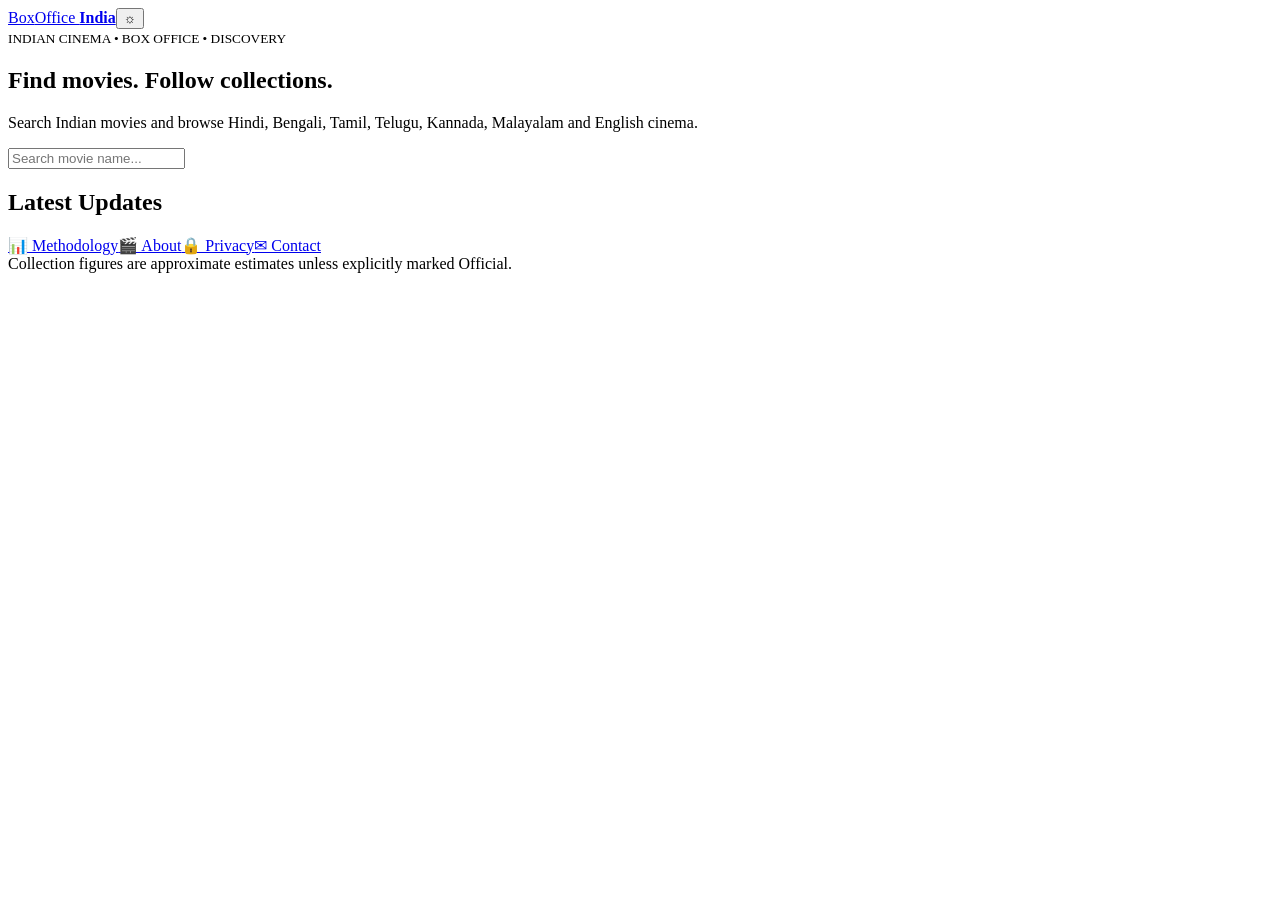
==== index.html @ aaab09e1 "Build BoxOffice India: index.html" ====
<!doctype html><html lang="en"><head><meta charset="utf-8"><meta name="viewport" content="width=device-width,initial-scale=1"><title>BoxOffice India — Indian Movies & Box Office</title><meta name="description" content="Indian movie box office collection, movie search and language-wise discovery."><link rel="stylesheet" href="assets/style.css"></head><body><header><a class="brand" href="index.html"><span>Box</span>Office <b>India</b></a><button id="themeBtn">☼</button></header><nav id="langs"></nav><main><section class="hero"><div><small>INDIAN CINEMA • BOX OFFICE • DISCOVERY</small><h1>Find movies. Follow collections.</h1><p>Search Indian movies and browse Hindi, Bengali, Tamil, Telugu, Kannada, Malayalam and English cinema.</p></div><input id="search" placeholder="Search movie name..."></section><div class="head"><h2>Latest Updates</h2><span id="count"></span></div><div id="grid" class="grid"></div><section class="links"><a href="methodology.html">📊 Methodology</a><a href="about.html">🎬 About</a><a href="privacy.html">🔒 Privacy</a><a href="contact.html">✉ Contact</a></section></main><footer>Collection figures are approximate estimates unless explicitly marked Official.</footer><script src="assets/app.js"></script></body></html>
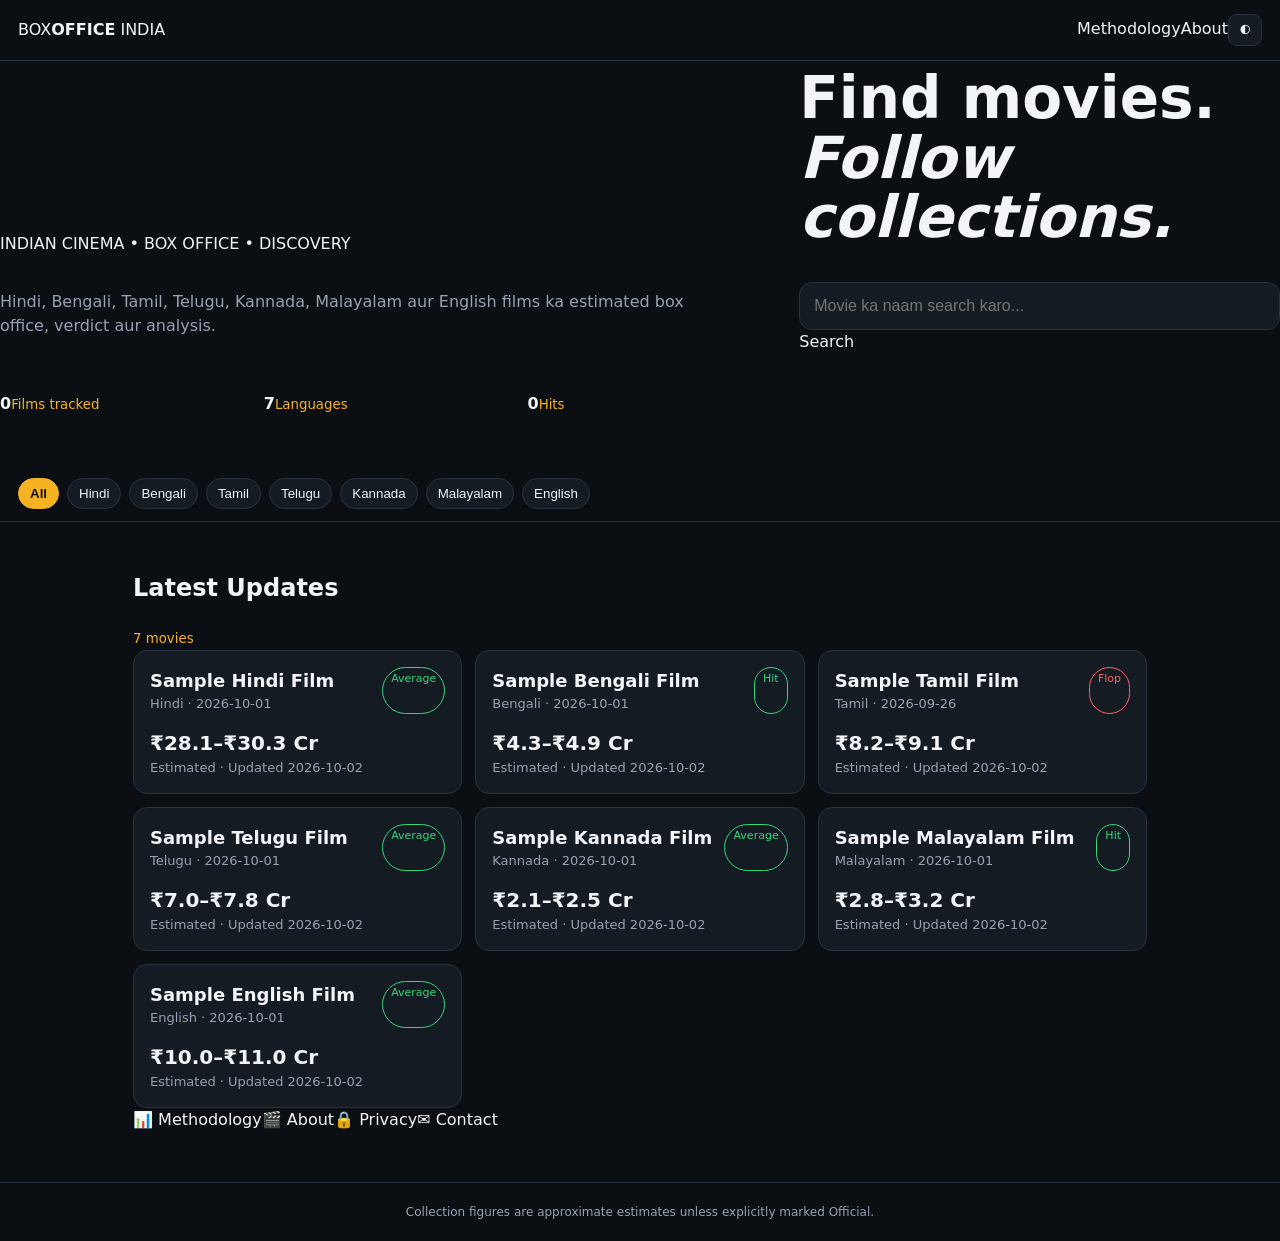
==== commit 319819f2: "Apply premium BoxOffice India homepage design" ====
--- a/index.html
+++ b/index.html
@@ -1 +1,33 @@
-<!doctype html><html lang="en"><head><meta charset="utf-8"><meta name="viewport" content="width=device-width,initial-scale=1"><title>BoxOffice India — Indian Movies & Box Office</title><meta name="description" content="Indian movie box office collection, movie search and language-wise discovery."><link rel="stylesheet" href="assets/style.css"></head><body><header><a class="brand" href="index.html"><span>Box</span>Office <b>India</b></a><button id="themeBtn">☼</button></header><nav id="langs"></nav><main><section class="hero"><div><small>INDIAN CINEMA • BOX OFFICE • DISCOVERY</small><h1>Find movies. Follow collections.</h1><p>Search Indian movies and browse Hindi, Bengali, Tamil, Telugu, Kannada, Malayalam and English cinema.</p></div><input id="search" placeholder="Search movie name..."></section><div class="head"><h2>Latest Updates</h2><span id="count"></span></div><div id="grid" class="grid"></div><section class="links"><a href="methodology.html">📊 Methodology</a><a href="about.html">🎬 About</a><a href="privacy.html">🔒 Privacy</a><a href="contact.html">✉ Contact</a></section></main><footer>Collection figures are approximate estimates unless explicitly marked Official.</footer><script src="assets/app.js"></script></body></html>+<!doctype html>
+<html lang="hi">
+<head>
+<meta charset="utf-8">
+<meta name="viewport" content="width=device-width,initial-scale=1">
+<title>BoxOffice India — Indian Movies & Box Office</title>
+<meta name="description" content="Indian movie box office collection, movie search and language-wise discovery.">
+<link rel="preconnect" href="https://fonts.googleapis.com">
+<link href="https://fonts.googleapis.com/css2?family=Bebas+Neue&family=Inter:wght@400;500;600;700&display=swap" rel="stylesheet">
+<link rel="stylesheet" href="assets/style.css">
+</head>
+<body>
+<header>
+  <a class="logo" href="index.html">BOX<b>OFFICE</b> INDIA</a>
+  <div class="hlinks"><a href="methodology.html">Methodology</a><a href="about.html">About</a><button id="themeBtn" title="Theme">◐</button></div>
+</header>
+<section class="hero">
+  <div class="eyebrow">INDIAN CINEMA • BOX OFFICE • DISCOVERY</div>
+  <h1>Find movies. <em>Follow collections.</em></h1>
+  <p class="sub">Hindi, Bengali, Tamil, Telugu, Kannada, Malayalam aur English films ka estimated box office, verdict aur analysis.</p>
+  <div class="search"><input id="search" placeholder="Movie ka naam search karo..." autocomplete="off"><span>Search</span></div>
+  <div class="stats"><div><b id="s1">0</b><small>Films tracked</small></div><div><b>7</b><small>Languages</small></div><div><b id="s3">0</b><small>Hits</small></div></div>
+</section>
+<nav id="langs"></nav>
+<main>
+  <div class="sec"><h2 id="ttl">Latest Updates</h2><small id="count"></small></div>
+  <div class="grid" id="grid"></div>
+  <div class="quicklinks"><a href="methodology.html">📊 Methodology</a><a href="about.html">🎬 About</a><a href="privacy.html">🔒 Privacy</a><a href="contact.html">✉ Contact</a></div>
+</main>
+<footer>Collection figures are approximate estimates unless explicitly marked Official.</footer>
+<script src="assets/app.js"></script>
+</body>
+</html>
--- a/assets/style.css
+++ b/assets/style.css
@@ -0,0 +1 @@
+:root{--bg:#0b0f14;--card:#151b23;--text:#f2f4f8;--muted:#98a2b3;--line:#293240;--gold:#f5b324;--green:#37d67a;--red:#ff6262}*{box-sizing:border-box}body{margin:0;font-family:system-ui,Segoe UI,sans-serif;background:var(--bg);color:var(--text);line-height:1.5}a{text-decoration:none;color:inherit}header{position:sticky;top:0;z-index:5;display:flex;justify-content:space-between;align-items:center;padding:14px 18px;background:var(--bg);border-bottom:1px solid var(--line)}.brand{font-size:21px;font-weight:800}.brand span,small{color:var(--gold)}.brand b{color:var(--muted);font-size:13px}button{background:var(--card);color:var(--text);border:1px solid var(--line);border-radius:9px;padding:7px 11px;cursor:pointer}nav{display:flex;gap:8px;overflow:auto;padding:12px 18px;border-bottom:1px solid var(--line)}nav button{white-space:nowrap;border-radius:999px}nav button.on{background:var(--gold);color:#111;border-color:var(--gold);font-weight:700}main{max-width:1050px;margin:auto;padding:28px 18px 50px}.hero{display:grid;gap:18px;margin-bottom:30px}.hero h1{font-size:clamp(34px,6vw,58px);line-height:1.03;margin:8px 0}.hero p{color:var(--muted);max-width:720px}.hero input{width:100%;max-width:600px;background:var(--card);border:1px solid var(--line);border-radius:13px;padding:14px;color:var(--text);font-size:16px;outline:0}.head{display:flex;justify-content:space-between;align-items:center}.head h2{font-size:22px}.head span{color:var(--muted);font-size:13px}.grid{display:grid;grid-template-columns:repeat(auto-fit,minmax(260px,1fr));gap:13px}.card{background:var(--card);border:1px solid var(--line);border-radius:14px;padding:16px}.card:hover{border-color:var(--gold);transform:translateY(-2px)}.top{display:flex;justify-content:space-between;gap:8px}.title{font-weight:800;font-size:18px}.meta,.status{font-size:13px;color:var(--muted)}.pill{font-size:11px;border:1px solid var(--line);border-radius:999px;padding:3px 8px}.hit{color:var(--green);border-color:var(--green)}.flop{color:var(--red);border-color:var(--red)}.money{font-size:20px;font-weight:800;margin-top:14px}.links{display:grid;grid-template-columns:repeat(auto-fit,minmax(180px,1fr));gap:10px;margin-top:30px}.links a,.info{background:var(--card);border:1px solid var(--line);padding:15px;border-radius:12px;color:var(--muted)}.detail h1{font-size:clamp(32px,6vw,52px);margin:8px 0}.stats{display:grid;grid-template-columns:repeat(auto-fit,minmax(170px,1fr));gap:10px;margin:20px 0}.stat{background:var(--card);border:1px solid var(--line);border-radius:12px;padding:14px}.stat small{display:block;color:var(--muted)}.stat strong{font-size:21px}.table{width:100%;border-collapse:collapse;background:var(--card)}th,td{text-align:left;padding:10px;border-bottom:1px solid var(--line)}th{color:var(--muted)}.analysis{background:var(--card);border:1px solid var(--line);border-radius:12px;padding:16px;margin-top:15px}.note{border-left:3px solid var(--gold);padding:12px;background:var(--card);color:var(--muted);margin-top:15px}footer{text-align:center;border-top:1px solid var(--line);padding:20px;color:var(--muted);font-size:12px}@media(min-width:760px){.hero{grid-template-columns:1.3fr .8fr;align-items:end}}
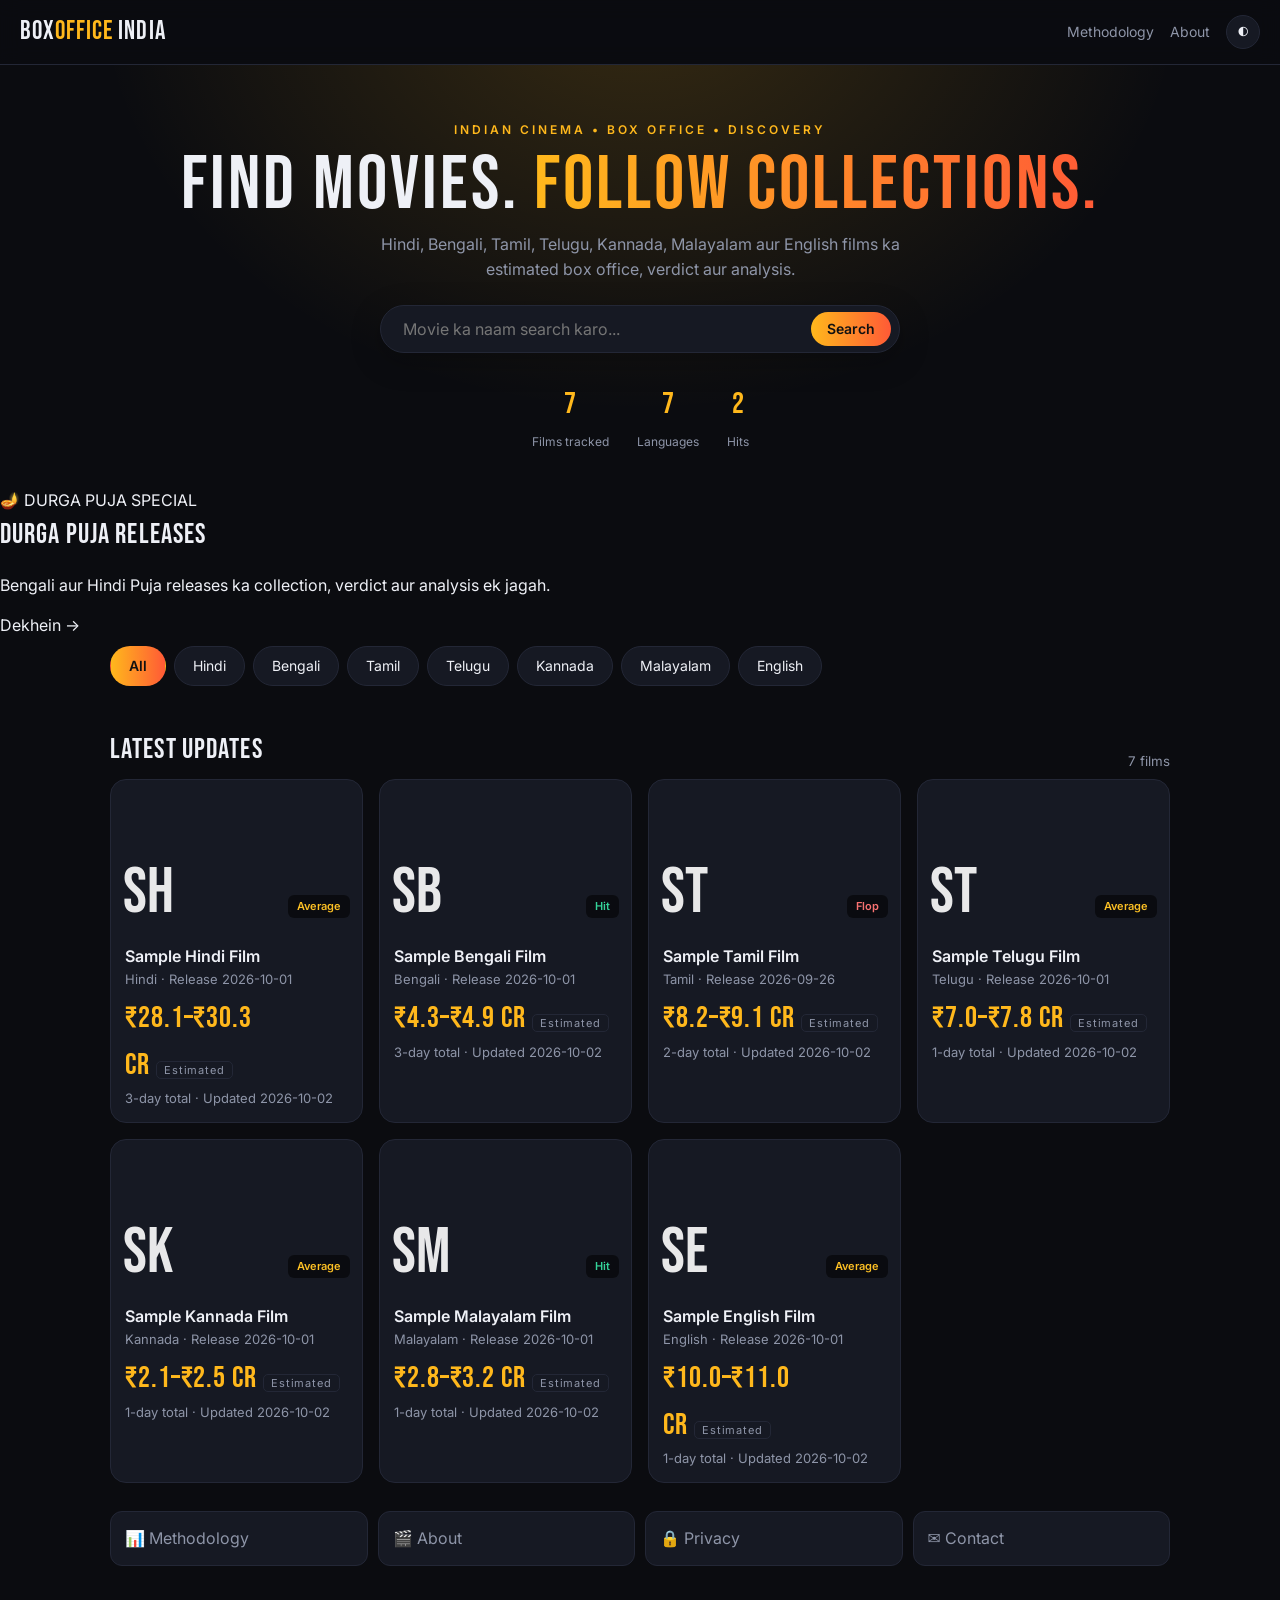
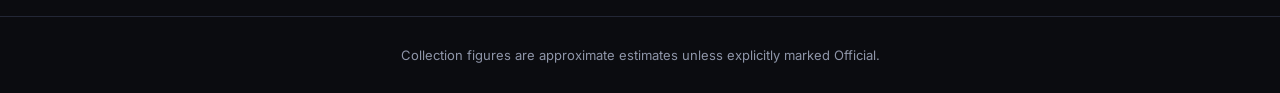
==== commit ed38585c: "Add Durga Puja Special section" ====
--- a/index.html
+++ b/index.html
@@ -21,7 +21,7 @@
   <div class="search"><input id="search" placeholder="Movie ka naam search karo..." autocomplete="off"><span>Search</span></div>
   <div class="stats"><div><b id="s1">0</b><small>Films tracked</small></div><div><b>7</b><small>Languages</small></div><div><b id="s3">0</b><small>Hits</small></div></div>
 </section>
-<nav id="langs"></nav>
+<section class="puja-special" id="pujaSpecial"><div class="puja-copy"><div class="puja-kicker">🪔 DURGA PUJA SPECIAL</div><h2>Durga Puja Releases</h2><p>Bengali aur Hindi Puja releases ka collection, verdict aur analysis ek jagah.</p></div><span class="puja-btn">Dekhein →</span></section><nav id="langs"></nav>
 <main>
   <div class="sec"><h2 id="ttl">Latest Updates</h2><small id="count"></small></div>
   <div class="grid" id="grid"></div>
--- a/assets/style.css
+++ b/assets/style.css
@@ -1 +1,10 @@
-:root{--bg:#0b0f14;--card:#151b23;--text:#f2f4f8;--muted:#98a2b3;--line:#293240;--gold:#f5b324;--green:#37d67a;--red:#ff6262}*{box-sizing:border-box}body{margin:0;font-family:system-ui,Segoe UI,sans-serif;background:var(--bg);color:var(--text);line-height:1.5}a{text-decoration:none;color:inherit}header{position:sticky;top:0;z-index:5;display:flex;justify-content:space-between;align-items:center;padding:14px 18px;background:var(--bg);border-bottom:1px solid var(--line)}.brand{font-size:21px;font-weight:800}.brand span,small{color:var(--gold)}.brand b{color:var(--muted);font-size:13px}button{background:var(--card);color:var(--text);border:1px solid var(--line);border-radius:9px;padding:7px 11px;cursor:pointer}nav{display:flex;gap:8px;overflow:auto;padding:12px 18px;border-bottom:1px solid var(--line)}nav button{white-space:nowrap;border-radius:999px}nav button.on{background:var(--gold);color:#111;border-color:var(--gold);font-weight:700}main{max-width:1050px;margin:auto;padding:28px 18px 50px}.hero{display:grid;gap:18px;margin-bottom:30px}.hero h1{font-size:clamp(34px,6vw,58px);line-height:1.03;margin:8px 0}.hero p{color:var(--muted);max-width:720px}.hero input{width:100%;max-width:600px;background:var(--card);border:1px solid var(--line);border-radius:13px;padding:14px;color:var(--text);font-size:16px;outline:0}.head{display:flex;justify-content:space-between;align-items:center}.head h2{font-size:22px}.head span{color:var(--muted);font-size:13px}.grid{display:grid;grid-template-columns:repeat(auto-fit,minmax(260px,1fr));gap:13px}.card{background:var(--card);border:1px solid var(--line);border-radius:14px;padding:16px}.card:hover{border-color:var(--gold);transform:translateY(-2px)}.top{display:flex;justify-content:space-between;gap:8px}.title{font-weight:800;font-size:18px}.meta,.status{font-size:13px;color:var(--muted)}.pill{font-size:11px;border:1px solid var(--line);border-radius:999px;padding:3px 8px}.hit{color:var(--green);border-color:var(--green)}.flop{color:var(--red);border-color:var(--red)}.money{font-size:20px;font-weight:800;margin-top:14px}.links{display:grid;grid-template-columns:repeat(auto-fit,minmax(180px,1fr));gap:10px;margin-top:30px}.links a,.info{background:var(--card);border:1px solid var(--line);padding:15px;border-radius:12px;color:var(--muted)}.detail h1{font-size:clamp(32px,6vw,52px);margin:8px 0}.stats{display:grid;grid-template-columns:repeat(auto-fit,minmax(170px,1fr));gap:10px;margin:20px 0}.stat{background:var(--card);border:1px solid var(--line);border-radius:12px;padding:14px}.stat small{display:block;color:var(--muted)}.stat strong{font-size:21px}.table{width:100%;border-collapse:collapse;background:var(--card)}th,td{text-align:left;padding:10px;border-bottom:1px solid var(--line)}th{color:var(--muted)}.analysis{background:var(--card);border:1px solid var(--line);border-radius:12px;padding:16px;margin-top:15px}.note{border-left:3px solid var(--gold);padding:12px;background:var(--card);color:var(--muted);margin-top:15px}footer{text-align:center;border-top:1px solid var(--line);padding:20px;color:var(--muted);font-size:12px}@media(min-width:760px){.hero{grid-template-columns:1.3fr .8fr;align-items:end}}+:root{--bg:#0b0c10;--bg2:#12141b;--card:#161923;--tx:#eef0f6;--mu:#8e95a8;--ac:#ffb81c;--ac2:#ff5a36;--bd:#232736;--ok:#34d399;--mid:#fbbf24;--bad:#f87171}
+:root[data-theme=light]{--bg:#f5f6fa;--bg2:#fff;--card:#fff;--tx:#14161c;--mu:#5d6475;--bd:#e2e5ee}
+*{box-sizing:border-box}html{scroll-behavior:smooth}body{margin:0;font-family:Inter,system-ui,sans-serif;background:var(--bg);color:var(--tx);line-height:1.55}.logo,h1,h2{font-family:'Bebas Neue',Impact,sans-serif;letter-spacing:.04em;font-weight:400}
+header{position:sticky;top:0;z-index:20;display:flex;justify-content:space-between;align-items:center;padding:12px 20px;background:color-mix(in srgb,var(--bg) 88%,transparent);backdrop-filter:blur(10px);border-bottom:1px solid var(--bd)}.logo{font-size:26px;text-decoration:none;color:var(--tx)}.logo b{color:var(--ac);font-weight:400}.hlinks{display:flex;gap:16px;align-items:center;font-size:14px}.hlinks a{color:var(--mu);text-decoration:none}.hlinks a:hover{color:var(--ac)}#themeBtn{background:var(--card);border:1px solid var(--bd);color:var(--tx);border-radius:50%;width:34px;height:34px;cursor:pointer}
+.hero{text-align:center;padding:56px 20px 36px;background:radial-gradient(ellipse at 50% -20%,rgba(255,184,28,.18),transparent 60%)}.eyebrow{font-size:12px;letter-spacing:.25em;color:var(--ac);font-weight:600}h1{font-size:clamp(40px,8vw,76px);margin:8px 0;line-height:1}h1 em{font-style:normal;background:linear-gradient(90deg,var(--ac),var(--ac2));-webkit-background-clip:text;background-clip:text;color:transparent}.sub{color:var(--mu);max-width:560px;margin:0 auto 24px}.search{max-width:520px;margin:0 auto;display:flex;background:var(--card);border:1px solid var(--bd);border-radius:50px;padding:6px 8px 6px 20px;box-shadow:0 8px 30px rgba(0,0,0,.25)}.search input{flex:1;background:none;border:none;outline:none;color:var(--tx);font:inherit;min-width:0}.search span{background:linear-gradient(90deg,var(--ac),var(--ac2));color:#111;border-radius:50px;padding:6px 16px;font-weight:600;font-size:14px}
+.stats{display:flex;justify-content:center;gap:28px;margin-top:28px;flex-wrap:wrap}.stats div{text-align:center}.stats b{display:block;font-family:'Bebas Neue';font-size:30px;color:var(--ac);font-weight:400}.stats small{color:var(--mu);font-size:12px}
+nav{display:flex;gap:8px;overflow-x:auto;padding:8px 20px;max-width:1100px;margin:0 auto;scrollbar-width:none}nav button{white-space:nowrap;background:var(--card);color:var(--tx);border:1px solid var(--bd);border-radius:50px;padding:8px 18px;font:inherit;font-size:14px;cursor:pointer;transition:.2s}nav button:hover{border-color:var(--ac)}nav button.on{background:linear-gradient(90deg,var(--ac),var(--ac2));color:#111;border-color:transparent;font-weight:600}
+main{max-width:1100px;margin:0 auto;padding:12px 20px 50px}.sec{display:flex;justify-content:space-between;align-items:end;margin:22px 0 8px}h2{font-size:28px;margin:0}.sec small{color:var(--mu)}.grid{display:grid;grid-template-columns:repeat(auto-fill,minmax(250px,1fr));gap:16px}.card{background:var(--card);border:1px solid var(--bd);border-radius:16px;overflow:hidden;cursor:pointer;transition:.25s;text-decoration:none;color:inherit;display:block}.card:hover{transform:translateY(-4px);border-color:var(--ac);box-shadow:0 12px 30px rgba(0,0,0,.3)}.poster{height:150px;display:flex;align-items:flex-end;justify-content:space-between;padding:12px}.poster .ini{font-family:'Bebas Neue';font-size:64px;line-height:.8;color:rgba(255,255,255,.9)}.badge{font-size:11px;font-weight:600;border-radius:6px;padding:3px 9px;background:rgba(0,0,0,.55);color:#fff}.v-Hit,.v-Super-Hit{color:var(--ok)}.v-Average{color:var(--mid)}.v-Flop{color:var(--bad)}.body{padding:14px}.t{font-weight:600}.m{color:var(--mu);font-size:13px}.big{font-family:'Bebas Neue';font-size:30px;color:var(--ac);margin-top:6px;letter-spacing:.03em}.lab{font-size:11px;color:var(--mu);border:1px solid var(--bd);border-radius:5px;padding:1px 7px;margin-left:6px;font-family:Inter}.empty,.info{text-align:center;color:var(--mu);padding:50px 0;border:1px dashed var(--bd);border-radius:16px;margin-top:12px}.quicklinks{display:grid;grid-template-columns:repeat(auto-fit,minmax(170px,1fr));gap:10px;margin-top:28px}.quicklinks a{background:var(--card);border:1px solid var(--bd);padding:14px;border-radius:12px;color:var(--mu);text-decoration:none}.quicklinks a:hover{border-color:var(--ac);color:var(--tx)}
+.detail h1{font-size:clamp(32px,6vw,52px);margin:8px 0}.detail{padding-top:20px}.stats .stat{background:var(--card);border:1px solid var(--bd);border-radius:12px;padding:14px}.stats .stat small{display:block}.stats .stat strong{font-size:21px}.table{width:100%;border-collapse:collapse;background:var(--card)}th,td{text-align:left;padding:10px;border-bottom:1px solid var(--bd)}th{color:var(--mu)}.analysis{background:var(--card);border:1px solid var(--bd);border-radius:12px;padding:16px;margin-top:15px}.note{border-left:3px solid var(--ac);padding:12px;background:var(--card);color:var(--mu);margin-top:15px}
+footer{border-top:1px solid var(--bd);padding:28px 20px;text-align:center;color:var(--mu);font-size:13px}@media(max-width:600px){.hlinks a{display:none}.hero{padding-top:42px}.search span{padding:6px 12px}.grid{grid-template-columns:1fr}}
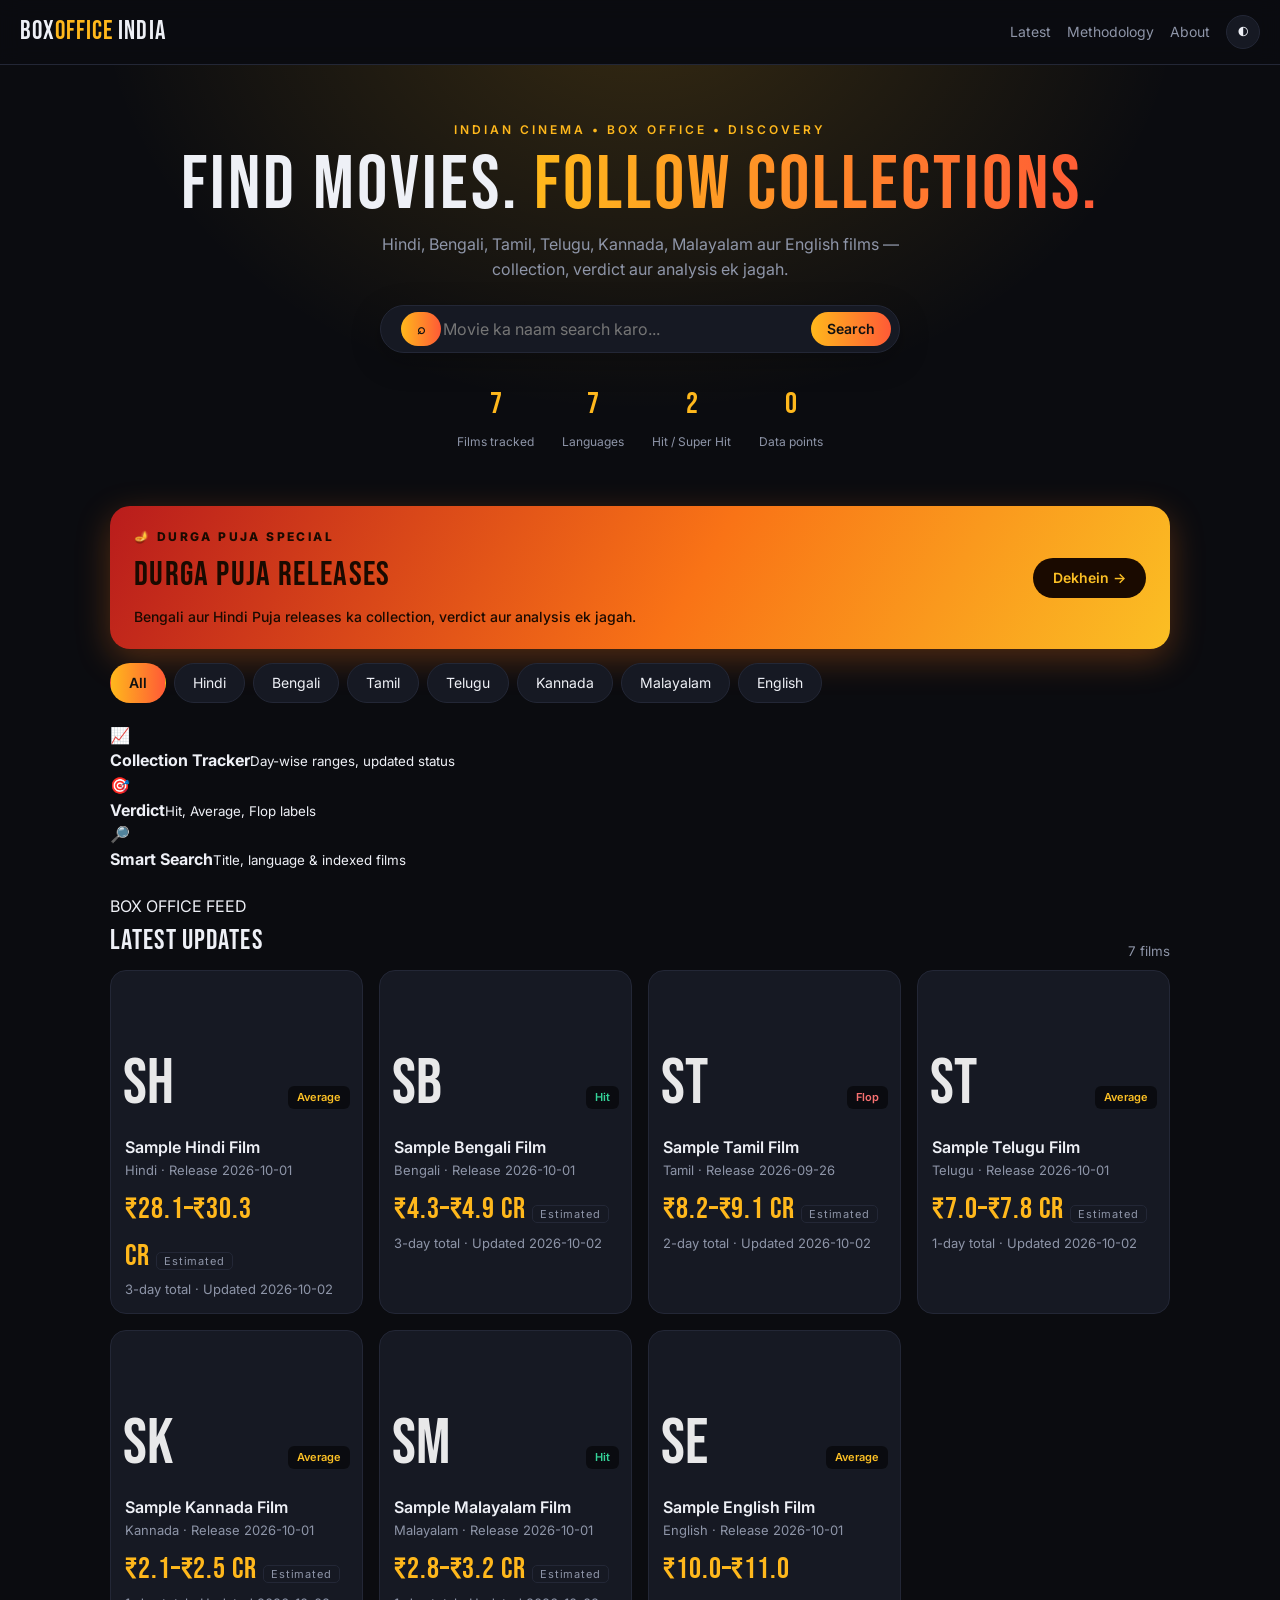
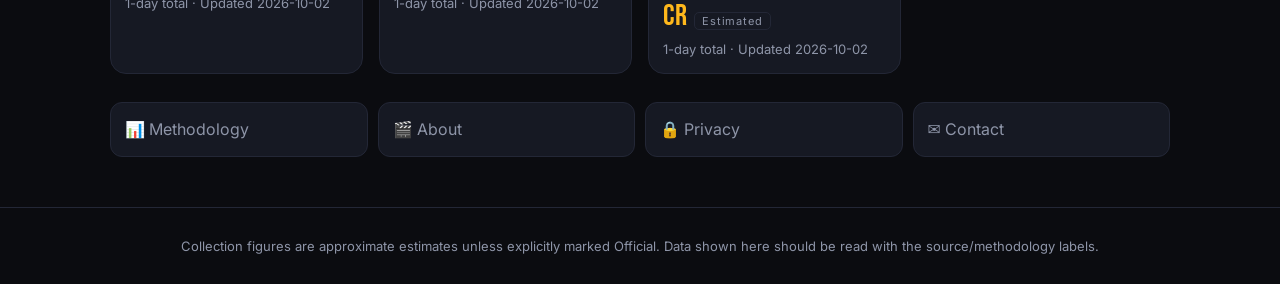
==== commit a1caa83b: "Level 2: index.html" ====
--- a/index.html
+++ b/index.html
@@ -1,33 +1 @@
-<!doctype html>
-<html lang="hi">
-<head>
-<meta charset="utf-8">
-<meta name="viewport" content="width=device-width,initial-scale=1">
-<title>BoxOffice India — Indian Movies & Box Office</title>
-<meta name="description" content="Indian movie box office collection, movie search and language-wise discovery.">
-<link rel="preconnect" href="https://fonts.googleapis.com">
-<link href="https://fonts.googleapis.com/css2?family=Bebas+Neue&family=Inter:wght@400;500;600;700&display=swap" rel="stylesheet">
-<link rel="stylesheet" href="assets/style.css">
-</head>
-<body>
-<header>
-  <a class="logo" href="index.html">BOX<b>OFFICE</b> INDIA</a>
-  <div class="hlinks"><a href="methodology.html">Methodology</a><a href="about.html">About</a><button id="themeBtn" title="Theme">◐</button></div>
-</header>
-<section class="hero">
-  <div class="eyebrow">INDIAN CINEMA • BOX OFFICE • DISCOVERY</div>
-  <h1>Find movies. <em>Follow collections.</em></h1>
-  <p class="sub">Hindi, Bengali, Tamil, Telugu, Kannada, Malayalam aur English films ka estimated box office, verdict aur analysis.</p>
-  <div class="search"><input id="search" placeholder="Movie ka naam search karo..." autocomplete="off"><span>Search</span></div>
-  <div class="stats"><div><b id="s1">0</b><small>Films tracked</small></div><div><b>7</b><small>Languages</small></div><div><b id="s3">0</b><small>Hits</small></div></div>
-</section>
-<section class="puja-special" id="pujaSpecial"><div class="puja-copy"><div class="puja-kicker">🪔 DURGA PUJA SPECIAL</div><h2>Durga Puja Releases</h2><p>Bengali aur Hindi Puja releases ka collection, verdict aur analysis ek jagah.</p></div><span class="puja-btn">Dekhein →</span></section><nav id="langs"></nav>
-<main>
-  <div class="sec"><h2 id="ttl">Latest Updates</h2><small id="count"></small></div>
-  <div class="grid" id="grid"></div>
-  <div class="quicklinks"><a href="methodology.html">📊 Methodology</a><a href="about.html">🎬 About</a><a href="privacy.html">🔒 Privacy</a><a href="contact.html">✉ Contact</a></div>
-</main>
-<footer>Collection figures are approximate estimates unless explicitly marked Official.</footer>
-<script src="assets/app.js"></script>
-</body>
-</html>+<!doctype html><html lang="hi"><head><meta charset="utf-8"><meta name="viewport" content="width=device-width,initial-scale=1"><title>BoxOffice India — Indian Movies & Box Office</title><meta name="description" content="Indian movie discovery, box office collection, verdict and day-wise analysis."><link rel="preconnect" href="https://fonts.googleapis.com"><link href="https://fonts.googleapis.com/css2?family=Bebas+Neue&family=Inter:wght@400;500;600;700;800&display=swap" rel="stylesheet"><link rel="stylesheet" href="assets/style.css"></head><body><header><a class="logo" href="index.html">BOX<b>OFFICE</b> INDIA</a><div class="hlinks"><a href="#latest">Latest</a><a href="methodology.html">Methodology</a><a href="about.html">About</a><button id="themeBtn" title="Theme">◐</button></div></header><section class="hero"><div class="eyebrow">INDIAN CINEMA • BOX OFFICE • DISCOVERY</div><h1>Find movies. <em>Follow collections.</em></h1><p class="sub">Hindi, Bengali, Tamil, Telugu, Kannada, Malayalam aur English films — collection, verdict aur analysis ek jagah.</p><div class="search-wrap"><div class="search"><span class="search-icon">⌕</span><input id="search" placeholder="Movie ka naam search karo..." autocomplete="off" aria-label="Search movies"><button id="clearSearch" class="clear-search" hidden>×</button><span class="search-action">Search</span></div><div id="searchHints" class="search-hints" hidden></div></div><div class="stats"><div><b id="s1">0</b><small>Films tracked</small></div><div><b>7</b><small>Languages</small></div><div><b id="s3">0</b><small>Hit / Super Hit</small></div><div><b id="s4">0</b><small>Data points</small></div></div></section><section class="puja-special" id="pujaSpecial"><div class="puja-copy"><div class="puja-kicker">🪔 DURGA PUJA SPECIAL</div><h2>Durga Puja Releases</h2><p>Bengali aur Hindi Puja releases ka collection, verdict aur analysis ek jagah.</p></div><span class="puja-btn">Dekhein →</span></section><nav id="langs" aria-label="Language filters"></nav><main id="latest"><section class="dashboard"><div class="dash-card"><span>📈</span><div><b>Collection Tracker</b><small>Day-wise ranges, updated status</small></div></div><div class="dash-card"><span>🎯</span><div><b>Verdict</b><small>Hit, Average, Flop labels</small></div></div><div class="dash-card"><span>🔎</span><div><b>Smart Search</b><small>Title, language & indexed films</small></div></div></section><div class="sec"><div><div class="section-kicker">BOX OFFICE FEED</div><h2 id="ttl">Latest Updates</h2></div><small id="count"></small></div><div class="grid" id="grid"></div><div class="quicklinks"><a href="methodology.html">📊 Methodology</a><a href="about.html">🎬 About</a><a href="privacy.html">🔒 Privacy</a><a href="contact.html">✉ Contact</a></div></main><footer>Collection figures are approximate estimates unless explicitly marked Official. Data shown here should be read with the source/methodology labels.</footer><script src="assets/app.js"></script></body></html>
--- a/assets/style.css
+++ b/assets/style.css
@@ -8,3 +8,5 @@
 main{max-width:1100px;margin:0 auto;padding:12px 20px 50px}.sec{display:flex;justify-content:space-between;align-items:end;margin:22px 0 8px}h2{font-size:28px;margin:0}.sec small{color:var(--mu)}.grid{display:grid;grid-template-columns:repeat(auto-fill,minmax(250px,1fr));gap:16px}.card{background:var(--card);border:1px solid var(--bd);border-radius:16px;overflow:hidden;cursor:pointer;transition:.25s;text-decoration:none;color:inherit;display:block}.card:hover{transform:translateY(-4px);border-color:var(--ac);box-shadow:0 12px 30px rgba(0,0,0,.3)}.poster{height:150px;display:flex;align-items:flex-end;justify-content:space-between;padding:12px}.poster .ini{font-family:'Bebas Neue';font-size:64px;line-height:.8;color:rgba(255,255,255,.9)}.badge{font-size:11px;font-weight:600;border-radius:6px;padding:3px 9px;background:rgba(0,0,0,.55);color:#fff}.v-Hit,.v-Super-Hit{color:var(--ok)}.v-Average{color:var(--mid)}.v-Flop{color:var(--bad)}.body{padding:14px}.t{font-weight:600}.m{color:var(--mu);font-size:13px}.big{font-family:'Bebas Neue';font-size:30px;color:var(--ac);margin-top:6px;letter-spacing:.03em}.lab{font-size:11px;color:var(--mu);border:1px solid var(--bd);border-radius:5px;padding:1px 7px;margin-left:6px;font-family:Inter}.empty,.info{text-align:center;color:var(--mu);padding:50px 0;border:1px dashed var(--bd);border-radius:16px;margin-top:12px}.quicklinks{display:grid;grid-template-columns:repeat(auto-fit,minmax(170px,1fr));gap:10px;margin-top:28px}.quicklinks a{background:var(--card);border:1px solid var(--bd);padding:14px;border-radius:12px;color:var(--mu);text-decoration:none}.quicklinks a:hover{border-color:var(--ac);color:var(--tx)}
 .detail h1{font-size:clamp(32px,6vw,52px);margin:8px 0}.detail{padding-top:20px}.stats .stat{background:var(--card);border:1px solid var(--bd);border-radius:12px;padding:14px}.stats .stat small{display:block}.stats .stat strong{font-size:21px}.table{width:100%;border-collapse:collapse;background:var(--card)}th,td{text-align:left;padding:10px;border-bottom:1px solid var(--bd)}th{color:var(--mu)}.analysis{background:var(--card);border:1px solid var(--bd);border-radius:12px;padding:16px;margin-top:15px}.note{border-left:3px solid var(--ac);padding:12px;background:var(--card);color:var(--mu);margin-top:15px}
 footer{border-top:1px solid var(--bd);padding:28px 20px;text-align:center;color:var(--mu);font-size:13px}@media(max-width:600px){.hlinks a{display:none}.hero{padding-top:42px}.search span{padding:6px 12px}.grid{grid-template-columns:1fr}}
+
+.puja-special{max-width:1060px;margin:18px auto 6px;padding:22px 24px;border-radius:20px;display:flex;justify-content:space-between;align-items:center;gap:16px;flex-wrap:wrap;cursor:pointer;background:linear-gradient(120deg,#b91c1c,#f97316 55%,#fbbf24);color:#1a0a00;box-shadow:0 10px 34px rgba(249,115,22,.3);transition:.25s}.puja-special:hover{transform:translateY(-2px)}.puja-kicker{font-size:12px;letter-spacing:.2em;font-weight:800}.puja-special h2{font-size:34px;margin:2px 0}.puja-special p{margin:4px 0 0;font-size:14px;font-weight:500}.puja-btn{background:#1a0a00;color:#fbbf24;border-radius:50px;padding:9px 20px;font-weight:600;font-size:14px;white-space:nowrap}@media(max-width:1100px){.puja-special{margin-left:20px;margin-right:20px}}
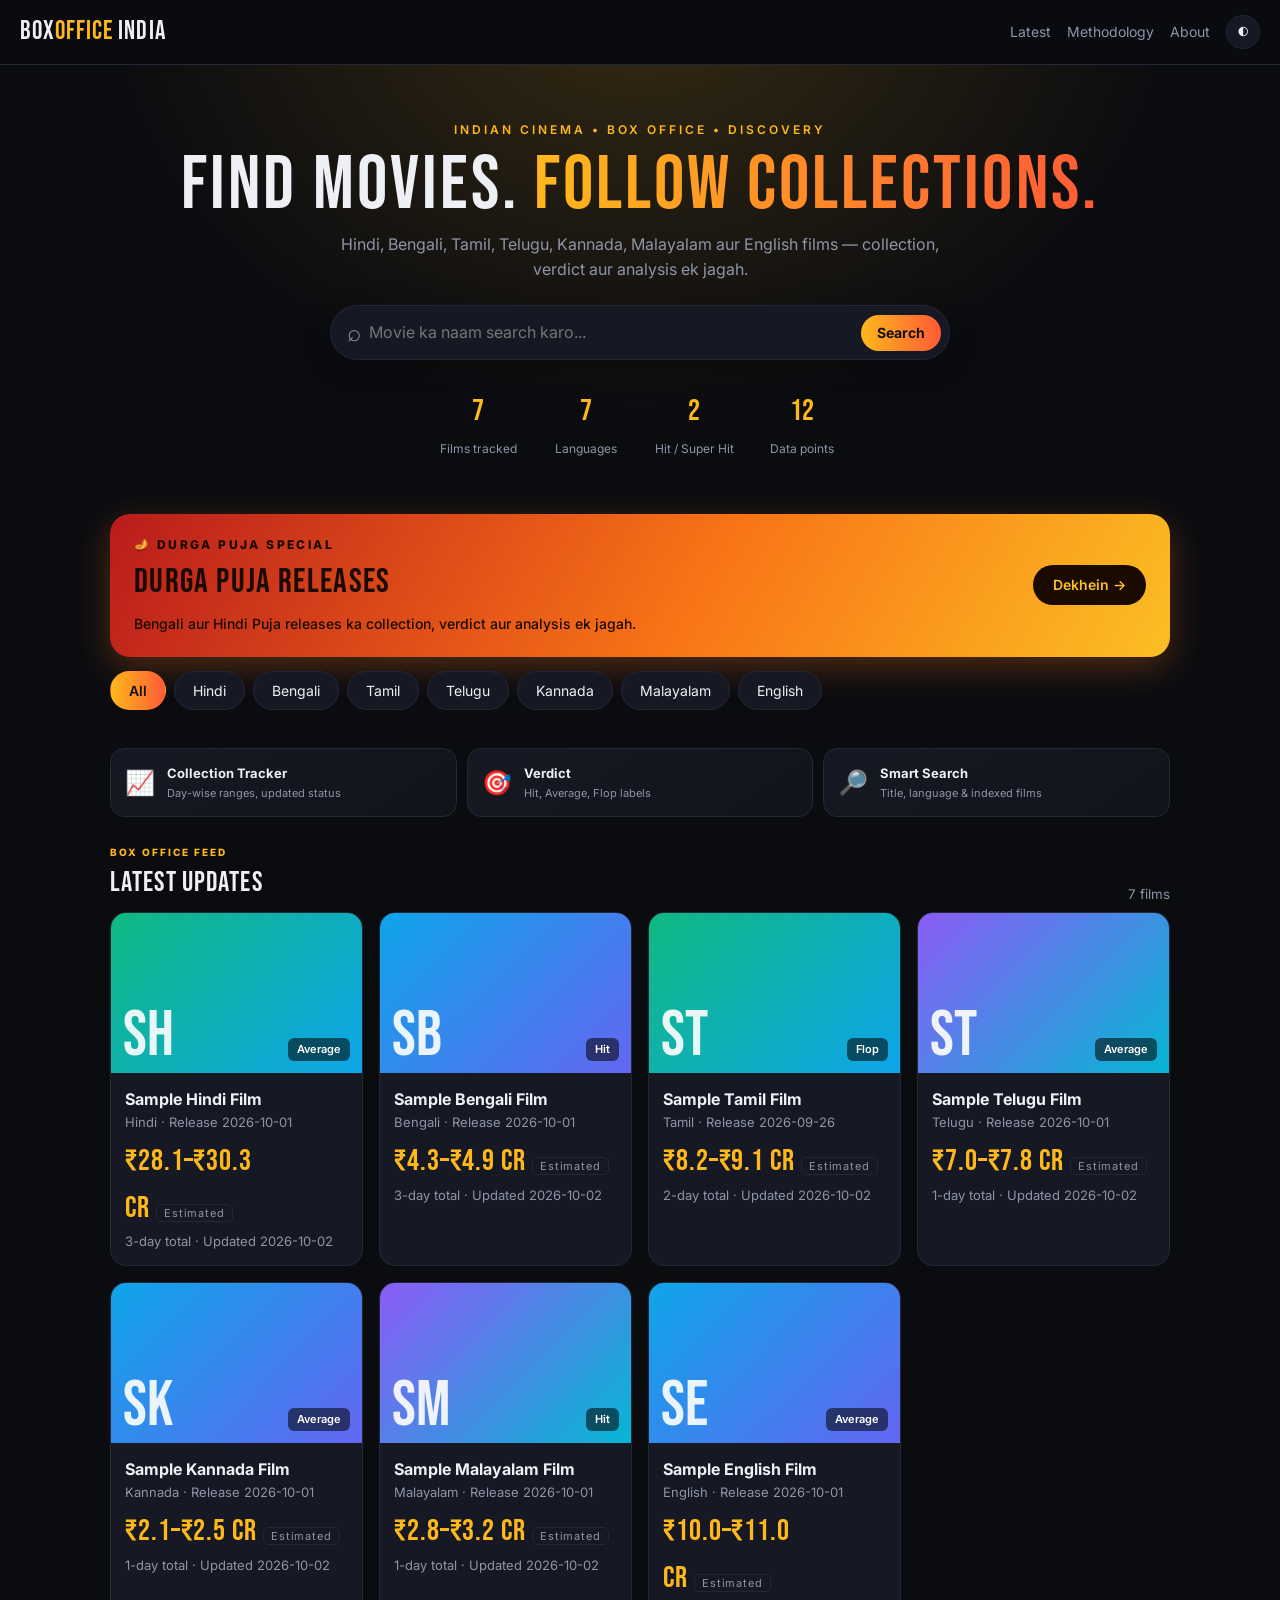
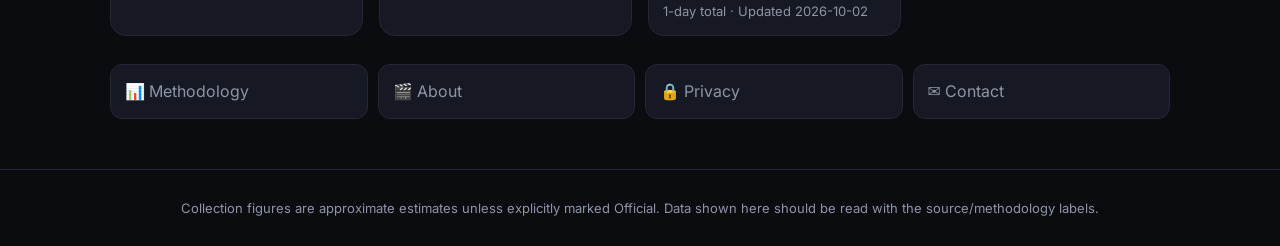
==== commit 953c9ca9: "Connect live external movie search" ====
--- a/index.html
+++ b/index.html
@@ -1 +1 @@
-<!doctype html><html lang="hi"><head><meta charset="utf-8"><meta name="viewport" content="width=device-width,initial-scale=1"><title>BoxOffice India — Indian Movies & Box Office</title><meta name="description" content="Indian movie discovery, box office collection, verdict and day-wise analysis."><link rel="preconnect" href="https://fonts.googleapis.com"><link href="https://fonts.googleapis.com/css2?family=Bebas+Neue&family=Inter:wght@400;500;600;700;800&display=swap" rel="stylesheet"><link rel="stylesheet" href="assets/style.css"></head><body><header><a class="logo" href="index.html">BOX<b>OFFICE</b> INDIA</a><div class="hlinks"><a href="#latest">Latest</a><a href="methodology.html">Methodology</a><a href="about.html">About</a><button id="themeBtn" title="Theme">◐</button></div></header><section class="hero"><div class="eyebrow">INDIAN CINEMA • BOX OFFICE • DISCOVERY</div><h1>Find movies. <em>Follow collections.</em></h1><p class="sub">Hindi, Bengali, Tamil, Telugu, Kannada, Malayalam aur English films — collection, verdict aur analysis ek jagah.</p><div class="search-wrap"><div class="search"><span class="search-icon">⌕</span><input id="search" placeholder="Movie ka naam search karo..." autocomplete="off" aria-label="Search movies"><button id="clearSearch" class="clear-search" hidden>×</button><span class="search-action">Search</span></div><div id="searchHints" class="search-hints" hidden></div></div><div class="stats"><div><b id="s1">0</b><small>Films tracked</small></div><div><b>7</b><small>Languages</small></div><div><b id="s3">0</b><small>Hit / Super Hit</small></div><div><b id="s4">0</b><small>Data points</small></div></div></section><section class="puja-special" id="pujaSpecial"><div class="puja-copy"><div class="puja-kicker">🪔 DURGA PUJA SPECIAL</div><h2>Durga Puja Releases</h2><p>Bengali aur Hindi Puja releases ka collection, verdict aur analysis ek jagah.</p></div><span class="puja-btn">Dekhein →</span></section><nav id="langs" aria-label="Language filters"></nav><main id="latest"><section class="dashboard"><div class="dash-card"><span>📈</span><div><b>Collection Tracker</b><small>Day-wise ranges, updated status</small></div></div><div class="dash-card"><span>🎯</span><div><b>Verdict</b><small>Hit, Average, Flop labels</small></div></div><div class="dash-card"><span>🔎</span><div><b>Smart Search</b><small>Title, language & indexed films</small></div></div></section><div class="sec"><div><div class="section-kicker">BOX OFFICE FEED</div><h2 id="ttl">Latest Updates</h2></div><small id="count"></small></div><div class="grid" id="grid"></div><div class="quicklinks"><a href="methodology.html">📊 Methodology</a><a href="about.html">🎬 About</a><a href="privacy.html">🔒 Privacy</a><a href="contact.html">✉ Contact</a></div></main><footer>Collection figures are approximate estimates unless explicitly marked Official. Data shown here should be read with the source/methodology labels.</footer><script src="assets/app.js"></script></body></html>+<!doctype html><html lang="hi"><head><meta charset="utf-8"><meta name="viewport" content="width=device-width,initial-scale=1"><title>BoxOffice India — Indian Movies & Box Office</title><meta name="description" content="Indian movie discovery, box office collection, verdict and day-wise analysis."><link rel="preconnect" href="https://fonts.googleapis.com"><link href="https://fonts.googleapis.com/css2?family=Bebas+Neue&family=Inter:wght@400;500;600;700;800&display=swap" rel="stylesheet"><link rel="stylesheet" href="assets/style.css"></head><body><header><a class="logo" href="index.html">BOX<b>OFFICE</b> INDIA</a><div class="hlinks"><a href="#latest">Latest</a><a href="methodology.html">Methodology</a><a href="about.html">About</a><button id="themeBtn" title="Theme">◐</button></div></header><section class="hero"><div class="eyebrow">INDIAN CINEMA • BOX OFFICE • DISCOVERY</div><h1>Find movies. <em>Follow collections.</em></h1><p class="sub">Hindi, Bengali, Tamil, Telugu, Kannada, Malayalam aur English films — collection, verdict aur analysis ek jagah.</p><div class="search-wrap"><div class="search"><span class="search-icon">⌕</span><input id="search" placeholder="Movie ka naam search karo..." autocomplete="off" aria-label="Search movies"><button id="clearSearch" class="clear-search" hidden>×</button><span class="search-action">Search</span></div><div id="searchHints" class="search-hints" hidden></div></div><div class="stats"><div><b id="s1">0</b><small>Films tracked</small></div><div><b>7</b><small>Languages</small></div><div><b id="s3">0</b><small>Hit / Super Hit</small></div><div><b id="s4">0</b><small>Data points</small></div></div></section><section class="puja-special" id="pujaSpecial"><div class="puja-copy"><div class="puja-kicker">🪔 DURGA PUJA SPECIAL</div><h2>Durga Puja Releases</h2><p>Bengali aur Hindi Puja releases ka collection, verdict aur analysis ek jagah.</p></div><span class="puja-btn">Dekhein →</span></section><nav id="langs" aria-label="Language filters"></nav><main id="latest"><section class="dashboard"><div class="dash-card"><span>📈</span><div><b>Collection Tracker</b><small>Day-wise ranges, updated status</small></div></div><div class="dash-card"><span>🎯</span><div><b>Verdict</b><small>Hit, Average, Flop labels</small></div></div><div class="dash-card"><span>🔎</span><div><b>Smart Search</b><small>Title, language & indexed films</small></div></div></section><div class="sec"><div><div class="section-kicker">BOX OFFICE FEED</div><h2 id="ttl">Latest Updates</h2></div><small id="count"></small></div><div class="grid" id="grid"></div><div class="quicklinks"><a href="methodology.html">📊 Methodology</a><a href="about.html">🎬 About</a><a href="privacy.html">🔒 Privacy</a><a href="contact.html">✉ Contact</a></div></main><footer>Collection figures are approximate estimates unless explicitly marked Official. Data shown here should be read with the source/methodology labels.</footer><script src="assets/app.js"></script><script src="assets/live-search.js"></script></body></html>
--- a/assets/style.css
+++ b/assets/style.css
@@ -1,12 +1 @@
-:root{--bg:#0b0c10;--bg2:#12141b;--card:#161923;--tx:#eef0f6;--mu:#8e95a8;--ac:#ffb81c;--ac2:#ff5a36;--bd:#232736;--ok:#34d399;--mid:#fbbf24;--bad:#f87171}
-:root[data-theme=light]{--bg:#f5f6fa;--bg2:#fff;--card:#fff;--tx:#14161c;--mu:#5d6475;--bd:#e2e5ee}
-*{box-sizing:border-box}html{scroll-behavior:smooth}body{margin:0;font-family:Inter,system-ui,sans-serif;background:var(--bg);color:var(--tx);line-height:1.55}.logo,h1,h2{font-family:'Bebas Neue',Impact,sans-serif;letter-spacing:.04em;font-weight:400}
-header{position:sticky;top:0;z-index:20;display:flex;justify-content:space-between;align-items:center;padding:12px 20px;background:color-mix(in srgb,var(--bg) 88%,transparent);backdrop-filter:blur(10px);border-bottom:1px solid var(--bd)}.logo{font-size:26px;text-decoration:none;color:var(--tx)}.logo b{color:var(--ac);font-weight:400}.hlinks{display:flex;gap:16px;align-items:center;font-size:14px}.hlinks a{color:var(--mu);text-decoration:none}.hlinks a:hover{color:var(--ac)}#themeBtn{background:var(--card);border:1px solid var(--bd);color:var(--tx);border-radius:50%;width:34px;height:34px;cursor:pointer}
-.hero{text-align:center;padding:56px 20px 36px;background:radial-gradient(ellipse at 50% -20%,rgba(255,184,28,.18),transparent 60%)}.eyebrow{font-size:12px;letter-spacing:.25em;color:var(--ac);font-weight:600}h1{font-size:clamp(40px,8vw,76px);margin:8px 0;line-height:1}h1 em{font-style:normal;background:linear-gradient(90deg,var(--ac),var(--ac2));-webkit-background-clip:text;background-clip:text;color:transparent}.sub{color:var(--mu);max-width:560px;margin:0 auto 24px}.search{max-width:520px;margin:0 auto;display:flex;background:var(--card);border:1px solid var(--bd);border-radius:50px;padding:6px 8px 6px 20px;box-shadow:0 8px 30px rgba(0,0,0,.25)}.search input{flex:1;background:none;border:none;outline:none;color:var(--tx);font:inherit;min-width:0}.search span{background:linear-gradient(90deg,var(--ac),var(--ac2));color:#111;border-radius:50px;padding:6px 16px;font-weight:600;font-size:14px}
-.stats{display:flex;justify-content:center;gap:28px;margin-top:28px;flex-wrap:wrap}.stats div{text-align:center}.stats b{display:block;font-family:'Bebas Neue';font-size:30px;color:var(--ac);font-weight:400}.stats small{color:var(--mu);font-size:12px}
-nav{display:flex;gap:8px;overflow-x:auto;padding:8px 20px;max-width:1100px;margin:0 auto;scrollbar-width:none}nav button{white-space:nowrap;background:var(--card);color:var(--tx);border:1px solid var(--bd);border-radius:50px;padding:8px 18px;font:inherit;font-size:14px;cursor:pointer;transition:.2s}nav button:hover{border-color:var(--ac)}nav button.on{background:linear-gradient(90deg,var(--ac),var(--ac2));color:#111;border-color:transparent;font-weight:600}
-main{max-width:1100px;margin:0 auto;padding:12px 20px 50px}.sec{display:flex;justify-content:space-between;align-items:end;margin:22px 0 8px}h2{font-size:28px;margin:0}.sec small{color:var(--mu)}.grid{display:grid;grid-template-columns:repeat(auto-fill,minmax(250px,1fr));gap:16px}.card{background:var(--card);border:1px solid var(--bd);border-radius:16px;overflow:hidden;cursor:pointer;transition:.25s;text-decoration:none;color:inherit;display:block}.card:hover{transform:translateY(-4px);border-color:var(--ac);box-shadow:0 12px 30px rgba(0,0,0,.3)}.poster{height:150px;display:flex;align-items:flex-end;justify-content:space-between;padding:12px}.poster .ini{font-family:'Bebas Neue';font-size:64px;line-height:.8;color:rgba(255,255,255,.9)}.badge{font-size:11px;font-weight:600;border-radius:6px;padding:3px 9px;background:rgba(0,0,0,.55);color:#fff}.v-Hit,.v-Super-Hit{color:var(--ok)}.v-Average{color:var(--mid)}.v-Flop{color:var(--bad)}.body{padding:14px}.t{font-weight:600}.m{color:var(--mu);font-size:13px}.big{font-family:'Bebas Neue';font-size:30px;color:var(--ac);margin-top:6px;letter-spacing:.03em}.lab{font-size:11px;color:var(--mu);border:1px solid var(--bd);border-radius:5px;padding:1px 7px;margin-left:6px;font-family:Inter}.empty,.info{text-align:center;color:var(--mu);padding:50px 0;border:1px dashed var(--bd);border-radius:16px;margin-top:12px}.quicklinks{display:grid;grid-template-columns:repeat(auto-fit,minmax(170px,1fr));gap:10px;margin-top:28px}.quicklinks a{background:var(--card);border:1px solid var(--bd);padding:14px;border-radius:12px;color:var(--mu);text-decoration:none}.quicklinks a:hover{border-color:var(--ac);color:var(--tx)}
-.detail h1{font-size:clamp(32px,6vw,52px);margin:8px 0}.detail{padding-top:20px}.stats .stat{background:var(--card);border:1px solid var(--bd);border-radius:12px;padding:14px}.stats .stat small{display:block}.stats .stat strong{font-size:21px}.table{width:100%;border-collapse:collapse;background:var(--card)}th,td{text-align:left;padding:10px;border-bottom:1px solid var(--bd)}th{color:var(--mu)}.analysis{background:var(--card);border:1px solid var(--bd);border-radius:12px;padding:16px;margin-top:15px}.note{border-left:3px solid var(--ac);padding:12px;background:var(--card);color:var(--mu);margin-top:15px}
-footer{border-top:1px solid var(--bd);padding:28px 20px;text-align:center;color:var(--mu);font-size:13px}@media(max-width:600px){.hlinks a{display:none}.hero{padding-top:42px}.search span{padding:6px 12px}.grid{grid-template-columns:1fr}}
-
-.puja-special{max-width:1060px;margin:18px auto 6px;padding:22px 24px;border-radius:20px;display:flex;justify-content:space-between;align-items:center;gap:16px;flex-wrap:wrap;cursor:pointer;background:linear-gradient(120deg,#b91c1c,#f97316 55%,#fbbf24);color:#1a0a00;box-shadow:0 10px 34px rgba(249,115,22,.3);transition:.25s}.puja-special:hover{transform:translateY(-2px)}.puja-kicker{font-size:12px;letter-spacing:.2em;font-weight:800}.puja-special h2{font-size:34px;margin:2px 0}.puja-special p{margin:4px 0 0;font-size:14px;font-weight:500}.puja-btn{background:#1a0a00;color:#fbbf24;border-radius:50px;padding:9px 20px;font-weight:600;font-size:14px;white-space:nowrap}@media(max-width:1100px){.puja-special{margin-left:20px;margin-right:20px}}+:root{--bg:#0b0c10;--bg2:#12141b;--card:#161923;--tx:#eef0f6;--mu:#8e95a8;--ac:#ffb81c;--ac2:#ff5a36;--bd:#232736;--ok:#34d399;--mid:#fbbf24;--bad:#f87171}:root[data-theme=light]{--bg:#f5f6fa;--bg2:#fff;--card:#fff;--tx:#14161c;--mu:#5d6475;--bd:#e2e5ee}*{box-sizing:border-box}html{scroll-behavior:smooth}body{margin:0;font-family:Inter,system-ui,sans-serif;background:var(--bg);color:var(--tx);line-height:1.55}.logo,h1,h2{font-family:'Bebas Neue',Impact,sans-serif;letter-spacing:.04em;font-weight:400}header{position:sticky;top:0;z-index:20;display:flex;justify-content:space-between;align-items:center;padding:12px 20px;background:color-mix(in srgb,var(--bg) 88%,transparent);backdrop-filter:blur(10px);border-bottom:1px solid var(--bd)}.logo{font-size:26px;text-decoration:none;color:var(--tx)}.logo b{color:var(--ac);font-weight:400}.hlinks{display:flex;gap:16px;align-items:center;font-size:14px}.hlinks a{color:var(--mu);text-decoration:none}.hlinks a:hover{color:var(--ac)}#themeBtn{background:var(--card);border:1px solid var(--bd);color:var(--tx);border-radius:50%;width:34px;height:34px;cursor:pointer}.hero{text-align:center;padding:56px 20px 36px;background:radial-gradient(ellipse at 50% -20%,rgba(255,184,28,.18),transparent 60%)}.eyebrow{font-size:12px;letter-spacing:.25em;color:var(--ac);font-weight:600}h1{font-size:clamp(40px,8vw,76px);margin:8px 0;line-height:1}h1 em{font-style:normal;background:linear-gradient(90deg,var(--ac),var(--ac2));-webkit-background-clip:text;background-clip:text;color:transparent}.sub{color:var(--mu);max-width:650px;margin:0 auto 24px}.search-wrap{position:relative;max-width:620px;margin:0 auto}.search{display:flex;align-items:center;background:var(--card);border:1px solid var(--bd);border-radius:50px;padding:6px 8px 6px 16px;box-shadow:0 8px 30px rgba(0,0,0,.25)}.search-icon{font-size:24px;color:var(--mu);line-height:1}.search input{flex:1;background:none;border:none;outline:none;color:var(--tx);font:inherit;min-width:0;padding:8px}.search-action{background:linear-gradient(90deg,var(--ac),var(--ac2));color:#111;border-radius:50px;padding:7px 16px;font-weight:700;font-size:14px}.clear-search{border:0;background:none;color:var(--mu);font-size:24px;cursor:pointer;padding:0 8px}.search-hints{position:absolute;top:60px;left:0;right:0;z-index:30;background:var(--card);border:1px solid var(--bd);border-radius:16px;overflow:hidden;box-shadow:0 18px 40px rgba(0,0,0,.35);text-align:left}.hint{display:flex;justify-content:space-between;gap:12px;padding:12px 16px;cursor:pointer}.hint:hover{background:var(--bg2)}.hint b{font-size:14px}.hint small{color:var(--mu)}.stats{display:flex;justify-content:center;gap:18px;margin-top:28px;flex-wrap:wrap}.stats div{text-align:center;min-width:90px}.stats b{display:block;font-family:'Bebas Neue';font-size:30px;color:var(--ac);font-weight:400}.stats small{color:var(--mu);font-size:12px}nav{display:flex;gap:8px;overflow-x:auto;padding:8px 20px;max-width:1100px;margin:0 auto;scrollbar-width:none}nav button{white-space:nowrap;background:var(--card);color:var(--tx);border:1px solid var(--bd);border-radius:50px;padding:8px 18px;font:inherit;font-size:14px;cursor:pointer;transition:.2s}nav button:hover{border-color:var(--ac)}nav button.on{background:linear-gradient(90deg,var(--ac),var(--ac2));color:#111;border-color:transparent;font-weight:600}main{max-width:1100px;margin:0 auto;padding:12px 20px 50px}.dashboard{display:grid;grid-template-columns:repeat(3,1fr);gap:10px;margin:18px 0 28px}.dash-card{background:linear-gradient(145deg,var(--card),var(--bg2));border:1px solid var(--bd);border-radius:14px;padding:14px;display:flex;align-items:center;gap:12px}.dash-card>span{font-size:24px}.dash-card b{display:block;font-size:13px}.dash-card small{display:block;color:var(--mu);font-size:11px;margin-top:2px}.sec{display:flex;justify-content:space-between;align-items:end;margin:22px 0 8px}.section-kicker{font-size:10px;letter-spacing:.2em;color:var(--ac);font-weight:800}h2{font-size:28px;margin:0}.sec small{color:var(--mu)}.grid{display:grid;grid-template-columns:repeat(auto-fill,minmax(250px,1fr));gap:16px}.card{background:var(--card);border:1px solid var(--bd);border-radius:16px;overflow:hidden;cursor:pointer;transition:.25s;text-decoration:none;color:inherit;display:block}.card:hover{transform:translateY(-4px);border-color:var(--ac);box-shadow:0 12px 30px rgba(0,0,0,.3)}.poster{height:160px;display:flex;align-items:flex-end;justify-content:space-between;padding:12px}.poster .ini{font-family:'Bebas Neue';font-size:64px;line-height:.8;color:rgba(255,255,255,.9)}.badge{font-size:11px;font-weight:600;border-radius:6px;padding:3px 9px;background:rgba(0,0,0,.55);color:#fff}.body{padding:14px}.t{font-weight:700}.m{color:var(--mu);font-size:13px}.big{font-family:'Bebas Neue';font-size:30px;color:var(--ac);margin-top:6px;letter-spacing:.03em}.lab{font-size:11px;color:var(--mu);border:1px solid var(--bd);border-radius:5px;padding:1px 7px;margin-left:6px;font-family:Inter}.empty,.info{text-align:center;color:var(--mu);padding:50px 0;border:1px dashed var(--bd);border-radius:16px;margin-top:12px}.quicklinks{display:grid;grid-template-columns:repeat(auto-fit,minmax(170px,1fr));gap:10px;margin-top:28px}.quicklinks a{background:var(--card);border:1px solid var(--bd);padding:14px;border-radius:12px;color:var(--mu);text-decoration:none}.quicklinks a:hover{border-color:var(--ac);color:var(--tx)}.detail{padding-top:20px;max-width:1100px;margin:auto}.detail h1{font-size:clamp(38px,7vw,66px);margin:8px 0}.meta{color:var(--mu)}.detail-hero{background:radial-gradient(ellipse at 10% 0%,rgba(255,184,28,.16),transparent 55%);padding:30px 20px;border-bottom:1px solid var(--bd)}.movie-top{display:flex;justify-content:space-between;gap:20px;align-items:flex-end}.movie-badge{display:inline-block;padding:5px 10px;border-radius:999px;background:var(--card);border:1px solid var(--bd);font-size:12px}.stats .stat{background:var(--card);border:1px solid var(--bd);border-radius:12px;padding:14px}.stats .stat small{display:block}.stats .stat strong{font-size:21px}.table-wrap{overflow:auto;border:1px solid var(--bd);border-radius:14px;margin-top:18px}.table{width:100%;border-collapse:collapse;background:var(--card)}th,td{text-align:left;padding:11px;border-bottom:1px solid var(--bd);white-space:nowrap}th{color:var(--mu);font-size:12px}.analysis{background:var(--card);border:1px solid var(--bd);border-radius:12px;padding:16px;margin-top:15px}.note{border-left:3px solid var(--ac);padding:12px;background:var(--card);color:var(--mu);margin-top:15px}.back{display:inline-block;margin:10px 0;color:var(--ac);text-decoration:none}footer{border-top:1px solid var(--bd);padding:28px 20px;text-align:center;color:var(--mu);font-size:13px}.puja-special{max-width:1060px;margin:18px auto 6px;padding:22px 24px;border-radius:20px;display:flex;justify-content:space-between;align-items:center;gap:16px;flex-wrap:wrap;cursor:pointer;background:linear-gradient(120deg,#b91c1c,#f97316 55%,#fbbf24);color:#1a0a00;box-shadow:0 10px 34px rgba(249,115,22,.3);transition:.25s}.puja-special:hover{transform:translateY(-2px)}.puja-kicker{font-size:12px;letter-spacing:.2em;font-weight:800}.puja-special h2{font-size:34px;margin:2px 0}.puja-special p{margin:4px 0 0;font-size:14px;font-weight:500}.puja-btn{background:#1a0a00;color:#fbbf24;border-radius:50px;padding:9px 20px;font-weight:600;font-size:14px;white-space:nowrap}@media(max-width:760px){.dashboard{grid-template-columns:1fr}.movie-top{align-items:flex-start;flex-direction:column}}@media(max-width:600px){.hlinks a{display:none}.hero{padding-top:42px}.search-action{padding:7px 12px}.grid{grid-template-columns:1fr}.puja-special{margin-left:20px;margin-right:20px}}
